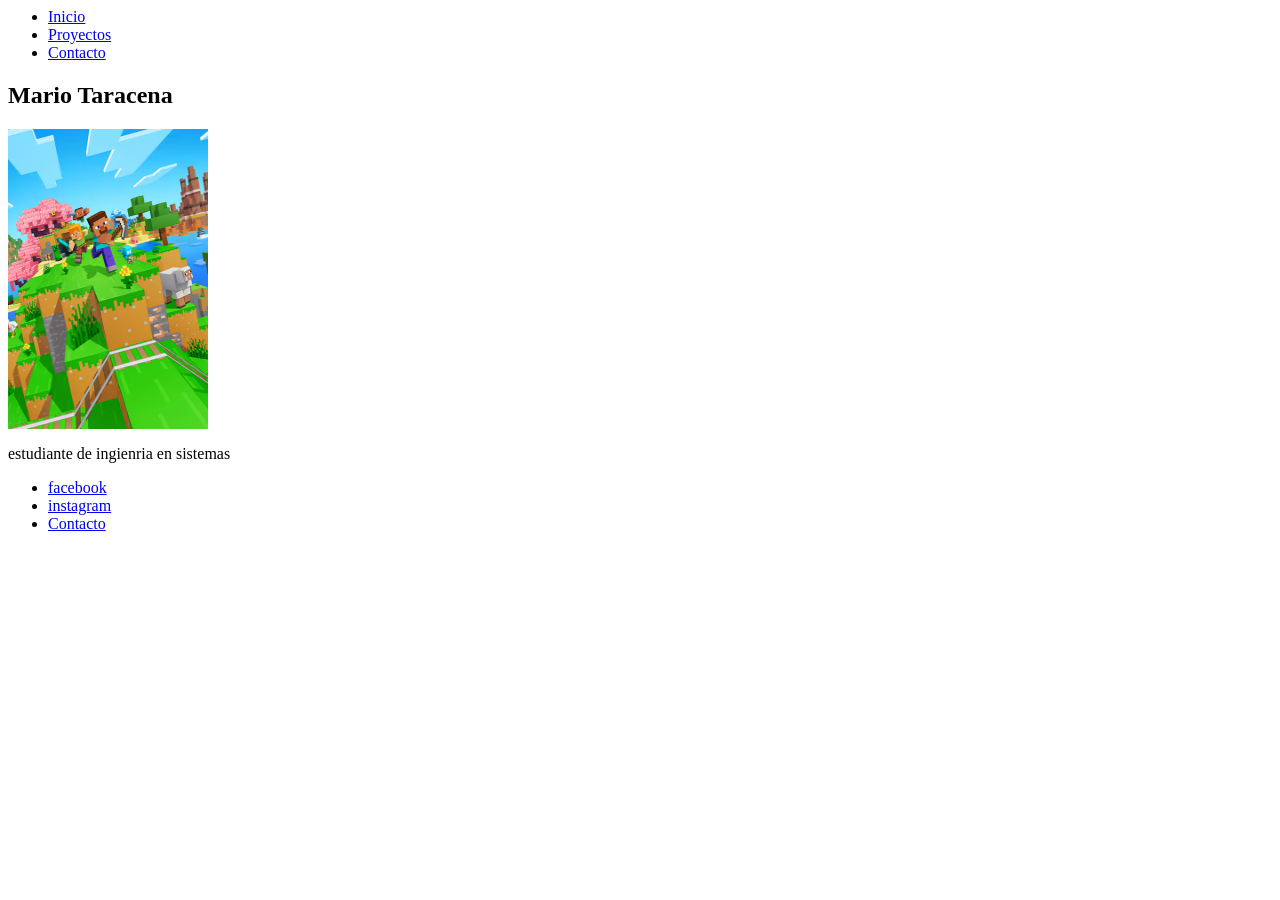
==== index.html @ 2a38d1ed "subida de css" ====
<html>
<head>
	<meta name="description" content="Estudiante de ingenieria en sistemas con conocimientos de html, css, c++. Con experencia en desarrollo de aplicaciones y paginas web">
	<title>Inicio | Mario Taracena</title>
	<lang="es">
	<href="style.css" rel="stylesheet" type="text/css">
</head>

<body>
	<header>
		<nav class="menu">
			<ul>
    			<li><a href="#">Inicio</a></li>
    			<li><a href="#">Proyectos</a></li>
    			<li><a href="#">Contacto</a></li>
  			</ul>
		</nav>
	</header>
	<main>

		<script>
			console.log("Hola Mundo")
		</script>

		<section Class="section1">
			<h1>Mario Taracena</h1>
			<img src="mc.png" alt="maincra" width="200px" height="300px"/>
		</section>
		
		<section class="section2">
			<p>estudiante de ingienria en sistemas</p>
		</section>
		
	</main>
	<footer>
		<ul>
   			<li><a href="#">facebook</a></li>
			<li><a href="#">instagram</a></li>
    		<li><a href="#">Contacto</a></li>
  		</ul>
	</footer>
</body>
</html>
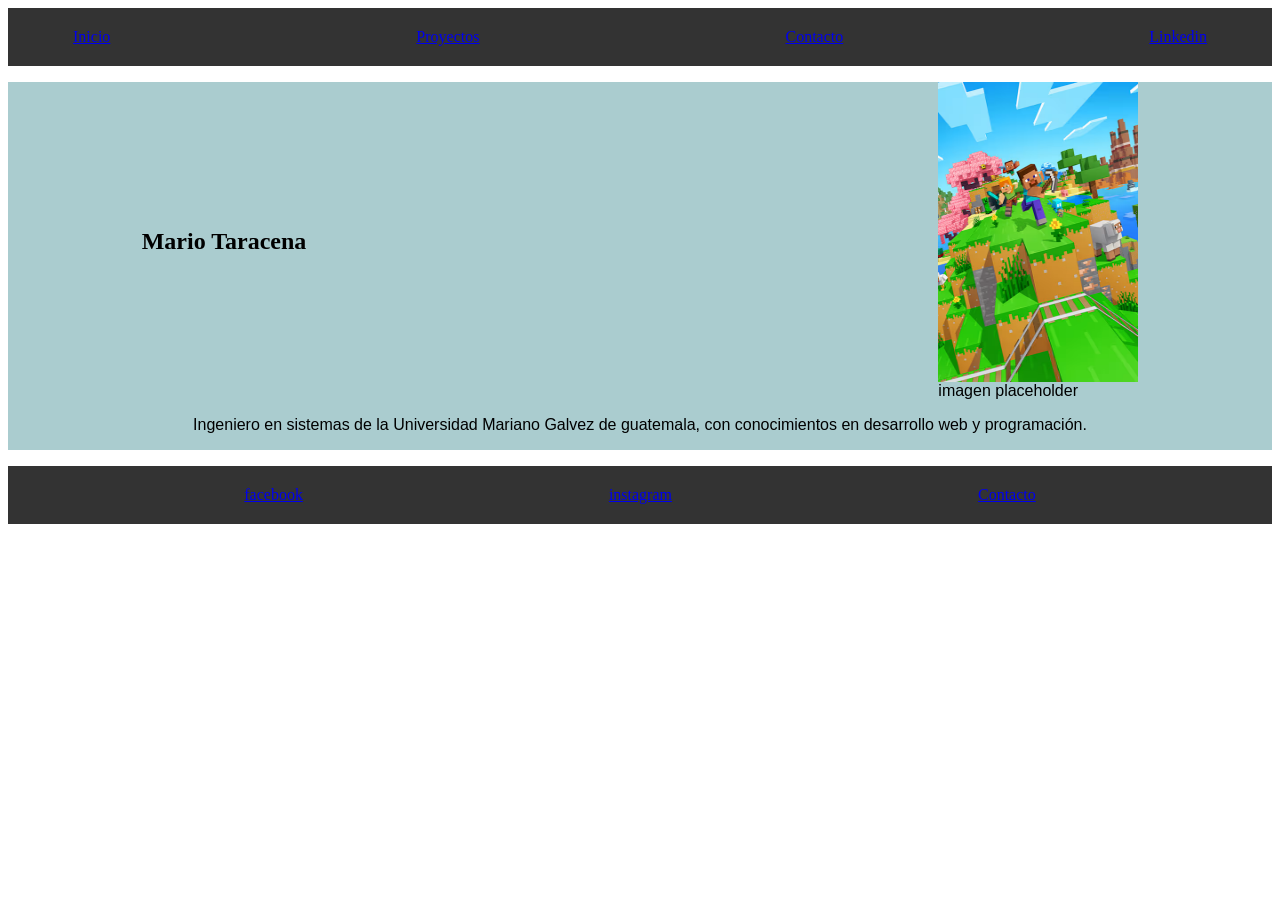
==== commit d2d6e81f: "sans eeeeee" ====
--- a/index.html
+++ b/index.html
@@ -3,20 +3,21 @@
 	<meta name="description" content="Estudiante de ingenieria en sistemas con conocimientos de html, css, c++. Con experencia en desarrollo de aplicaciones y paginas web">
 	<title>Inicio | Mario Taracena</title>
 	<lang="es">
-	<href="style.css" rel="stylesheet" type="text/css">
+	<link href="style.css" rel="stylesheet" type="text/css">
 </head>
 
 <body>
 	<header>
 		<nav class="menu">
-			<ul>
+			<ul class="links">
     			<li><a href="#">Inicio</a></li>
     			<li><a href="#">Proyectos</a></li>
-    			<li><a href="#">Contacto</a></li>
+    			<li><a href="mailto:mariotaracena001@gmail.com">Contacto</a></li>
+				<li><a href="https://www.linkedin.com/in/mario-taracena-p%C3%A9rez-4a7136224/">Linkedin</a></li>
   			</ul>
 		</nav>
 	</header>
-	<main>
+	<main >
 
 		<script>
 			console.log("Hola Mundo")
@@ -24,16 +25,19 @@
 
 		<section Class="section1">
 			<h1>Mario Taracena</h1>
-			<img src="mc.png" alt="maincra" width="200px" height="300px"/>
+			<a>
+				<img src="mc.png" alt="maincra" width="200px" height="300px"/>
+				<br> imagen placeholder
+			</a>
 		</section>
 		
 		<section class="section2">
-			<p>estudiante de ingienria en sistemas</p>
+			<p>Ingeniero en sistemas de la Universidad Mariano Galvez de guatemala, con conocimientos en desarrollo web y programación. </p>
 		</section>
 		
 	</main>
 	<footer>
-		<ul>
+		<ul class="links_footer">
    			<li><a href="#">facebook</a></li>
 			<li><a href="#">instagram</a></li>
     		<li><a href="#">Contacto</a></li>
--- a/style.css
+++ b/style.css
@@ -0,0 +1,59 @@
+:root {
+    --primary-color: #AACCCF;
+    --secondary-color: #333;
+    --text-color: #fff;
+}
+
+h1 {
+    font-family: "Comic Sans MS", cursive;
+}
+
+header {
+    
+    background-color: var(--secondary-color);
+    
+}
+
+main {
+    background-color: var(--primary-color);
+    
+    font-family: Arial, sans-serif;
+    margin: 0;
+    padding: 0;
+}
+
+footer {
+    background-color: var(--secondary-color);
+}
+
+ul {
+    color: var(--text-color);
+    list-style: none;
+}
+
+.links {
+    display: flex;
+    justify-content: center;
+    gap: 25%;
+    padding: 20px;
+}
+
+.section1 {
+    display: flex;
+    justify-content: center;
+    align-items: center;
+    gap: 50%;
+}
+
+.section2 {
+    display: flex;
+    justify-content: center;
+    align-items: center;
+}
+
+.links_footer  {
+    display: flex;
+    justify-content: center;
+    gap: 25%;
+    padding: 20px;
+}
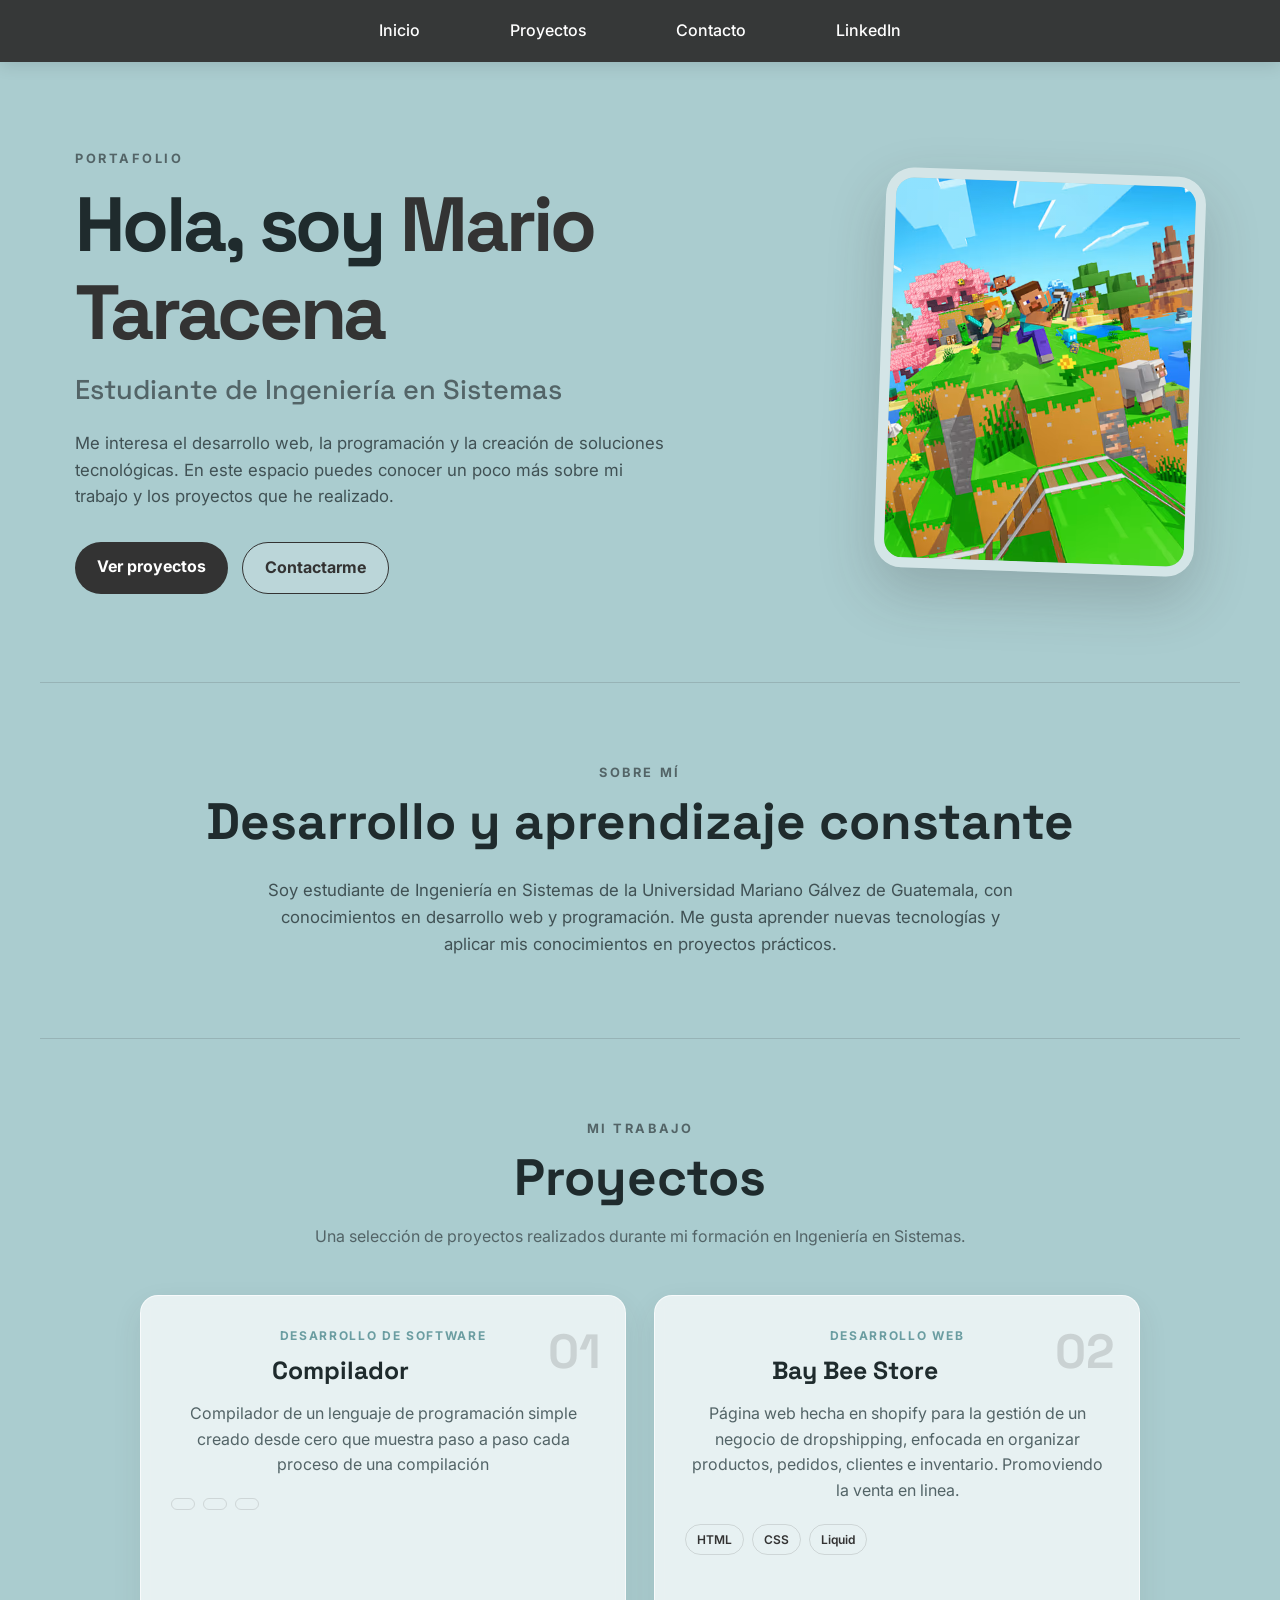
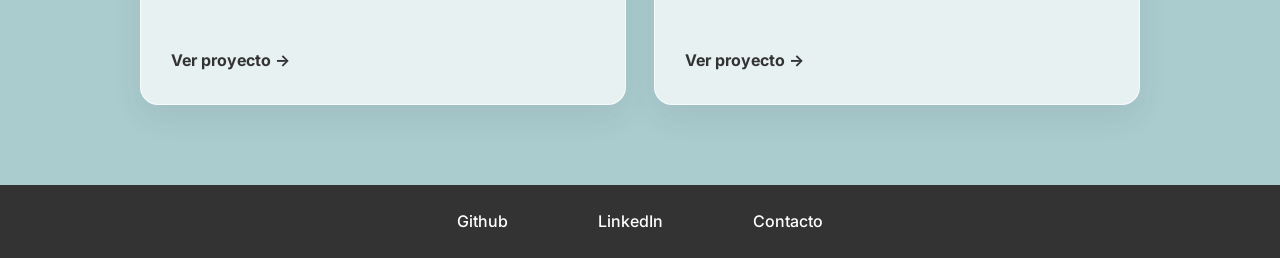
==== commit db2e8b2d: "Portafolio Parte 2" ====
--- a/index.html
+++ b/index.html
@@ -1,47 +1,113 @@
-<html>
-<head>
-	<meta name="description" content="Estudiante de ingenieria en sistemas con conocimientos de html, css, c++. Con experencia en desarrollo de aplicaciones y paginas web">
-	<title>Inicio | Mario Taracena</title>
-	<lang="es">
-	<link href="style.css" rel="stylesheet" type="text/css">
-</head>
-
-<body>
-	<header>
-		<nav class="menu">
-			<ul class="links">
-    			<li><a href="#">Inicio</a></li>
-    			<li><a href="#">Proyectos</a></li>
-    			<li><a href="mailto:mariotaracena001@gmail.com">Contacto</a></li>
-				<li><a href="https://www.linkedin.com/in/mario-taracena-p%C3%A9rez-4a7136224/">Linkedin</a></li>
-  			</ul>
-		</nav>
-	</header>
-	<main >
-
-		<script>
-			console.log("Hola Mundo")
-		</script>
-
-		<section Class="section1">
-			<h1>Mario Taracena</h1>
-			<a>
-				<img src="mc.png" alt="maincra" width="200px" height="300px"/>
-				<br> imagen placeholder
-			</a>
-		</section>
-		
-		<section class="section2">
-			<p>Ingeniero en sistemas de la Universidad Mariano Galvez de guatemala, con conocimientos en desarrollo web y programación. </p>
-		</section>
-		
-	</main>
-	<footer>
-		<ul class="links_footer">
-   			<li><a href="#">facebook</a></li>
-			<li><a href="#">instagram</a></li>
-    		<li><a href="#">Contacto</a></li>
-  		</ul>
-	</footer>
-</body>
-</html>
+<!DOCTYPE html>
+<html lang="es">
+<head>
+    <meta charset="UTF-8">
+    <meta name="viewport" content="width=device-width, initial-scale=1.0">
+    <meta name="description" content="Portafolio de Mario Taracena, estudiante de Ingeniería en Sistemas.">
+    <title>Inicio | Mario Taracena</title>
+    <link href="style.css" rel="stylesheet" type="text/css">
+</head>
+
+<body>
+    <header>
+        <nav class="menu" aria-label="Navegación principal">
+            <ul class="links">
+                <li><a href="index.html">Inicio</a></li>
+                <li><a href="proyectos.html">Proyectos</a></li>
+                <li><a href="mailto:mariotaracena001@gmail.com">Contacto</a></li>
+                <li><a href="https://www.linkedin.com/in/mario-taracena-p%C3%A9rez-4a7136224/">LinkedIn</a></li>
+            </ul>
+        </nav>
+    </header>
+
+    <main class="hero">
+        <section class="hero-content">
+            <div class="hero-text">
+                <p class="eyebrow">PORTAFOLIO</p>
+                <h1>Hola, soy <span>Mario Taracena</span></h1>
+                <h2>Estudiante de Ingeniería en Sistemas</h2>
+                <p class="description">
+                    Me interesa el desarrollo web, la programación y la creación de soluciones
+                    tecnológicas. En este espacio puedes conocer un poco más sobre mi trabajo
+                    y los proyectos que he realizado.
+                </p>
+
+                <div class="hero-buttons">
+                    <a class="button primary-button" href="proyectos.html">Ver proyectos</a>
+                    <a class="button secondary-button" href="mailto:mariotaracena001@gmail.com">Contactarme</a>
+                </div>
+            </div>
+
+            <div class="hero-image">
+                <div class="image-frame">
+                    <img src="mc.png" alt="Imagen de presentación (cambiar despues)">
+                </div>
+            </div>
+        </section>
+
+        <section class="intro-section">
+            <div class="section-heading">
+                <p class="eyebrow">SOBRE MÍ</p>
+                <h2>Desarrollo y aprendizaje constante</h2>
+            </div>
+            <p>
+                Soy estudiante de Ingeniería en Sistemas de la Universidad Mariano Gálvez de Guatemala,
+                con conocimientos en desarrollo web y programación. Me gusta aprender nuevas tecnologías
+                y aplicar mis conocimientos en proyectos prácticos.
+            </p>
+        </section>
+
+        <section class="projects-section">
+            <div class="section-heading centered">
+                <p class="eyebrow">MI TRABAJO</p>
+                <h1>Proyectos</h1>
+                <p>Una selección de proyectos realizados durante mi formación en Ingeniería en Sistemas.</p>
+            </div>
+
+            <div class="projects-grid">
+                <article class="project-card">
+                    <div class="project-number">01</div>
+                    <div class="project-content">
+                        <p class="project-type">DESARROLLO DE SOFTWARE</p>
+                        <h2>Compilador</h2>
+                        <p>
+                            Compilador de un lenguaje de programación simple creado desde cero que muestra paso a paso cada proceso de una compilación
+                        </p>
+                        <div class="tags">
+                            <span></span>
+                            <span></span>
+                            <span></span>
+                        </div>
+                    </div>
+                    <a class="card-link" href="#">Ver proyecto <span aria-hidden="true">→</span></a>
+                </article>
+
+                <article class="project-card">
+                    <div class="project-number">02</div>
+                    <div class="project-content">
+                        <p class="project-type">DESARROLLO WEB</p>
+                        <h2>Bay Bee Store</h2>
+                        <p>
+                            Página web hecha en shopify para la gestión de un negocio de dropshipping, enfocada en organizar productos, pedidos, clientes e inventario. Promoviendo la venta en linea.
+                        </p>
+                        <div class="tags">
+                            <span>HTML</span>
+                            <span>CSS</span>
+                            <span>Liquid</span>
+                        </div>
+                    </div>
+                    <a class="card-link" href="https://storebaybee.myshopify.com/">Ver proyecto <span aria-hidden="true">→</span></a>
+                </article>
+            </div>
+        </section>
+    </main>
+
+    <footer>
+        <ul class="links_footer">
+            <li><a href="https://github.com/marioo-t">Github</a></li>
+            <li><a href="https://www.linkedin.com/in/mario-taracena-p%C3%A9rez-4a7136224/">LinkedIn</a></li>
+            <li><a href="mailto:mariotaracena001@gmail.com">Contacto</a></li>
+        </ul>
+    </footer>
+</body>
+</html>
--- a/style.css
+++ b/style.css
@@ -1,59 +1,408 @@
+@import url("https://fonts.googleapis.com/css2?family=Inter:wght@400;500;600&family=Space+Grotesk:wght@500;600;700&display=swap");
+
 :root {
     --primary-color: #AACCCF;
     --secondary-color: #333;
+    --secondary-dark: #242424;
     --text-color: #fff;
-}
-
-h1 {
-    font-family: "Comic Sans MS", cursive;
-}
-
-header {
-    
-    background-color: var(--secondary-color);
-    
-}
-
-main {
-    background-color: var(--primary-color);
-    
-    font-family: Arial, sans-serif;
+    --dark-text: #1f2b2d;
+    --muted-text: #536467;
+    --card-bg: rgba(255, 255, 255, 0.72);
+    --border: rgba(51, 51, 51, 0.16);
+    --accent: #6b9da1;
+    --radius: 18px;
+}
+
+* {
+    box-sizing: border-box;
     margin: 0;
     padding: 0;
 }
 
-footer {
-    background-color: var(--secondary-color);
-}
-
-ul {
-    color: var(--text-color);
+html {
+    scroll-behavior: smooth;
+}
+
+body {
+    min-height: 100vh;
+    background: var(--primary-color);
+    color: var(--dark-text);
+    font-family: "Inter", Arial, sans-serif;
+    line-height: 1.6;
+}
+
+a {
+    color: inherit;
+}
+
+header {
+    background: rgba(51, 51, 51, 0.97);
+    position: sticky;
+    top: 0;
+    z-index: 10;
+    box-shadow: 0 3px 16px rgba(0, 0, 0, 0.12);
+}
+
+.menu {
+    max-width: 1200px;
+    margin: 0 auto;
+    padding: 0 28px;
+}
+
+.links,
+.links_footer {
     list-style: none;
-}
-
-.links {
-    display: flex;
-    justify-content: center;
-    gap: 25%;
-    padding: 20px;
-}
-
-.section1 {
     display: flex;
     justify-content: center;
     align-items: center;
-    gap: 50%;
-}
-
-.section2 {
+    gap: clamp(25px, 7vw, 90px);
+    padding: 18px 0;
+}
+
+.links a,
+.links_footer a {
+    color: var(--text-color);
+    text-decoration: none;
+    font-weight: 500;
+    transition: color 0.2s ease, transform 0.2s ease;
+}
+
+.links a:hover,
+.links_footer a:hover {
+    color: #d7f4f6;
+}
+
+main {
+    width: min(1200px, calc(100% - 40px));
+    margin: 0 auto;
+}
+
+.hero {
+    min-height: calc(100vh - 65px);
+}
+
+.hero-content {
+    min-height: 620px;
+    display: flex;
+    align-items: center;
+    justify-content: space-between;
+    gap: 70px;
+    padding: 70px 35px;
+}
+
+.hero-text {
+    max-width: 620px;
+}
+
+.eyebrow {
+    margin-bottom: 10px;
+    color: var(--muted-text);
+    font-size: 0.8rem;
+    font-weight: 700;
+    letter-spacing: 0.2em;
+}
+
+h1,
+h2,
+h3 {
+    font-family: "Space Grotesk", Arial, sans-serif;
+    line-height: 1.15;
+}
+
+.hero-text h1 {
+    font-size: clamp(2.7rem, 6vw, 5rem);
+    letter-spacing: -0.04em;
+}
+
+.hero-text h1 span {
+    color: var(--secondary-color);
+}
+
+.hero-text h2 {
+    margin-top: 18px;
+    color: var(--muted-text);
+    font-size: clamp(1.25rem, 2.5vw, 1.7rem);
+    font-weight: 500;
+}
+
+.description {
+    max-width: 590px;
+    margin-top: 24px;
+    color: #405154;
+    font-size: 1.05rem;
+}
+
+.hero-buttons {
+    display: flex;
+    flex-wrap: wrap;
+    gap: 14px;
+    margin-top: 32px;
+}
+
+.button {
+    display: inline-block;
+    padding: 12px 22px;
+    border-radius: 999px;
+    text-decoration: none;
+    font-weight: 700;
+    transition: transform 0.2s ease, box-shadow 0.2s ease, background 0.2s ease;
+}
+
+.button:hover {
+    transform: translateY(-3px);
+    box-shadow: 0 8px 18px rgba(51, 51, 51, 0.16);
+}
+
+.primary-button {
+    background: var(--secondary-color);
+    color: var(--text-color);
+}
+
+.secondary-button {
+    border: 1px solid var(--secondary-color);
+    color: var(--secondary-color);
+    background: rgba(255, 255, 255, 0.2);
+}
+
+.hero-image {
     display: flex;
     justify-content: center;
     align-items: center;
-}
-
-.links_footer  {
-    display: flex;
-    justify-content: center;
-    gap: 25%;
-    padding: 20px;
-}
+    flex: 0 0 330px;
+}
+
+.image-frame {
+    position: relative;
+    width: 320px;
+    height: 400px;
+    overflow: hidden;
+    border-radius: 28px;
+    border: 10px solid rgba(255, 255, 255, 0.5);
+    box-shadow: 0 24px 55px rgba(51, 51, 51, 0.22);
+    transform: rotate(2deg);
+}
+
+.image-frame::after {
+    content: "";
+    position: absolute;
+    inset: 0;
+    background: linear-gradient(135deg, rgba(255,255,255,0.12), transparent 55%);
+    pointer-events: none;
+}
+
+.image-frame img {
+    width: 100%;
+    height: 100%;
+    object-fit: cover;
+}
+
+.intro-section,
+.projects-section {
+    border-top: 1px solid var(--border);
+    padding: 80px 35px;
+    text-align: center;
+}
+
+.section-heading h2,
+.section-heading h1 {
+    font-size: clamp(2rem, 4vw, 3.2rem);
+}
+
+.section-heading.centered {
+    text-align: center;
+    max-width: 760px;
+    margin: 0 auto 45px;
+}
+
+.section-heading.centered > p:last-child {
+    margin-top: 16px;
+    color: var(--muted-text);
+}
+
+.intro-section > p {
+    max-width: 760px;
+    margin: 25px auto 0;
+    color: #405154;
+    text-align: center;
+    font-size: 1.05rem;
+}
+
+.projects-page {
+    min-height: calc(100vh - 65px);
+}
+
+.projects-grid {
+    width: min(100%, 1000px);
+    margin: 0 auto;
+    display: grid;
+    grid-template-columns: repeat(2, minmax(0, 1fr));
+    gap: 28px;
+    align-items: stretch;
+}
+
+.project-card {
+    min-height: 410px;
+    position: relative;
+    display: flex;
+    flex-direction: column;
+    justify-content: space-between;
+    padding: 30px;
+    overflow: hidden;
+    background: var(--card-bg);
+    border: 1px solid rgba(255, 255, 255, 0.65);
+    border-radius: var(--radius);
+    box-shadow: 0 12px 30px rgba(51, 51, 51, 0.09);
+    backdrop-filter: blur(6px);
+    transition: transform 0.25s ease, box-shadow 0.25s ease;
+}
+
+.project-card:hover {
+    transform: translateY(-7px);
+    box-shadow: 0 20px 40px rgba(51, 51, 51, 0.16);
+}
+
+.project-number {
+    position: absolute;
+    top: 18px;
+    right: 24px;
+    color: rgba(51, 51, 51, 0.16);
+    font-family: "Space Grotesk", Arial, sans-serif;
+    font-size: 3rem;
+    font-weight: 700;
+}
+
+.project-type {
+    color: var(--accent);
+    font-size: 0.75rem;
+    font-weight: 700;
+    letter-spacing: 0.14em;
+}
+
+.project-content h2 {
+    max-width: 80%;
+    margin-top: 12px;
+    font-size: 1.55rem;
+}
+
+.project-content > p:not(.project-type) {
+    margin-top: 16px;
+    color: var(--muted-text);
+}
+
+.tags {
+    display: flex;
+    flex-wrap: wrap;
+    gap: 8px;
+    margin-top: 20px;
+}
+
+.tags span {
+    padding: 5px 11px;
+    border: 1px solid rgba(51, 51, 51, 0.14);
+    border-radius: 999px;
+    color: var(--secondary-color);
+    font-size: 0.75rem;
+    font-weight: 600;
+}
+
+.card-link {
+    align-self: flex-start;
+    margin-top: 28px;
+    color: var(--secondary-color);
+    text-decoration: none;
+    font-weight: 700;
+}
+
+.card-link:hover {
+    color: var(--accent);
+}
+
+footer {
+    margin-top: 0;
+    background: var(--secondary-color);
+}
+
+footer .links_footer {
+    max-width: 1200px;
+    margin: 0 auto;
+    padding: 24px 28px;
+}
+
+@media (max-width: 800px) {
+    .hero-content {
+        min-height: auto;
+        flex-direction: column;
+        justify-content: center;
+        text-align: center;
+        gap: 45px;
+        padding: 65px 20px;
+    }
+
+    .hero-text {
+        display: flex;
+        flex-direction: column;
+        align-items: center;
+    }
+
+    .hero-buttons {
+        justify-content: center;
+    }
+
+    .hero-image {
+        flex-basis: auto;
+    }
+
+    .projects-grid {
+        grid-template-columns: 1fr;
+        max-width: 600px;
+    }
+
+    .project-card {
+        min-height: 360px;
+    }
+}
+
+@media (max-width: 560px) {
+    .menu {
+        padding: 0 16px;
+    }
+
+    .links {
+        gap: 16px;
+        flex-wrap: wrap;
+        font-size: 0.88rem;
+    }
+
+    main {
+        width: min(100% - 24px, 1200px);
+    }
+
+    .hero-content,
+    .intro-section,
+    .projects-section {
+        padding-left: 10px;
+        padding-right: 10px;
+    }
+
+    .hero-text h1 {
+        font-size: 2.5rem;
+    }
+
+    .image-frame {
+        width: 250px;
+        height: 330px;
+    }
+
+    .hero-image {
+        flex-basis: auto;
+    }
+
+    .project-card {
+        padding: 24px;
+    }
+
+    .links_footer {
+        gap: 20px;
+        flex-wrap: wrap;
+    }
+}
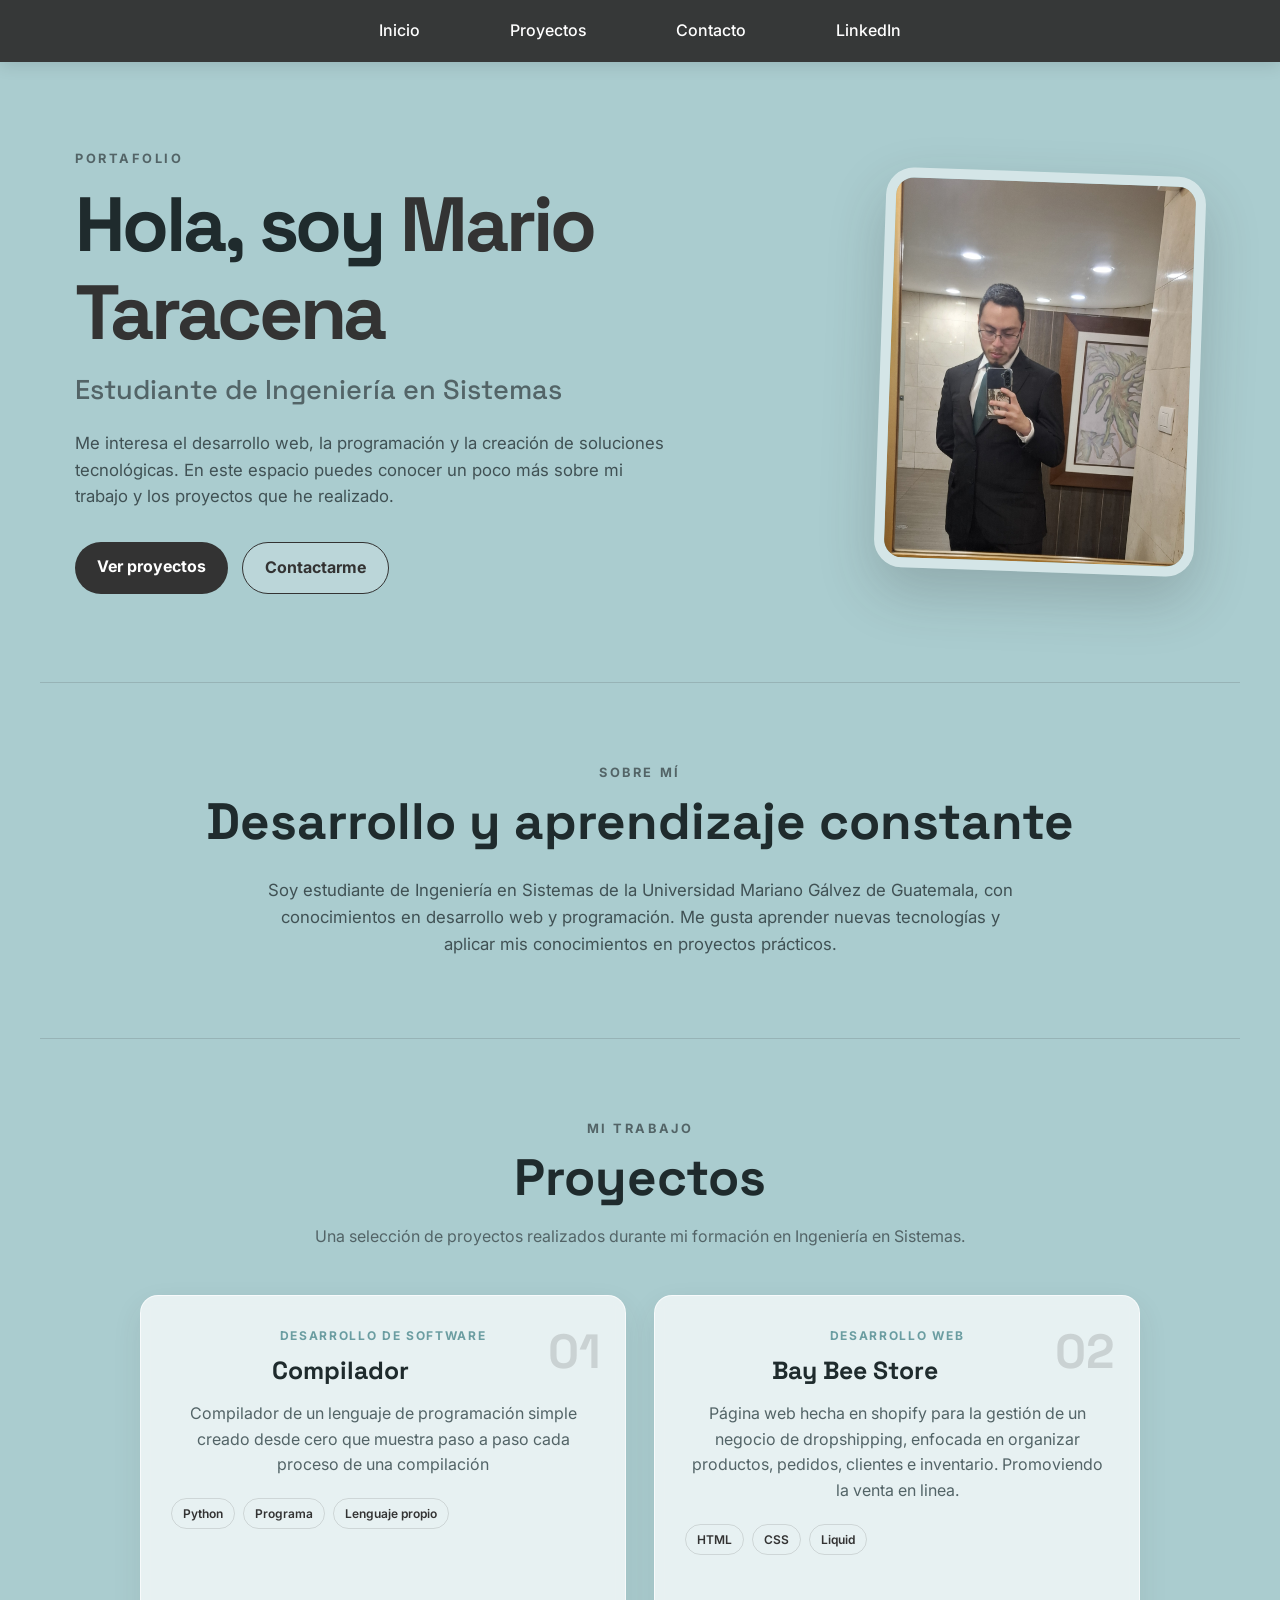
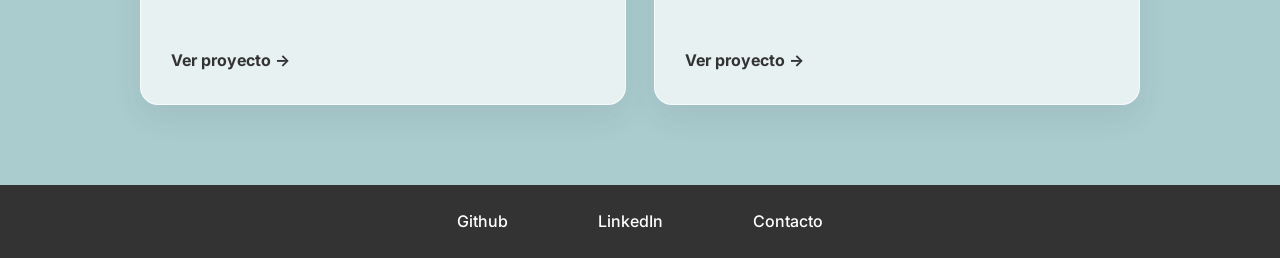
==== commit ecf585db: "pequeñas correciones finales" ====
--- a/index.html
+++ b/index.html
@@ -40,7 +40,7 @@
 
             <div class="hero-image">
                 <div class="image-frame">
-                    <img src="mc.png" alt="Imagen de presentación (cambiar despues)">
+                    <img src="portada.png" alt="Imagen de presentación (cambiar despues)">
                 </div>
             </div>
         </section>
@@ -74,12 +74,12 @@
                             Compilador de un lenguaje de programación simple creado desde cero que muestra paso a paso cada proceso de una compilación
                         </p>
                         <div class="tags">
-                            <span></span>
-                            <span></span>
-                            <span></span>
+                            <span>Python</span>
+                            <span>Programa</span>
+                            <span>Lenguaje propio</span>
                         </div>
                     </div>
-                    <a class="card-link" href="#">Ver proyecto <span aria-hidden="true">→</span></a>
+                    <a class="card-link" href="https://github.com/marioo-t/compilador">Ver proyecto <span aria-hidden="true">→</span></a>
                 </article>
 
                 <article class="project-card">
